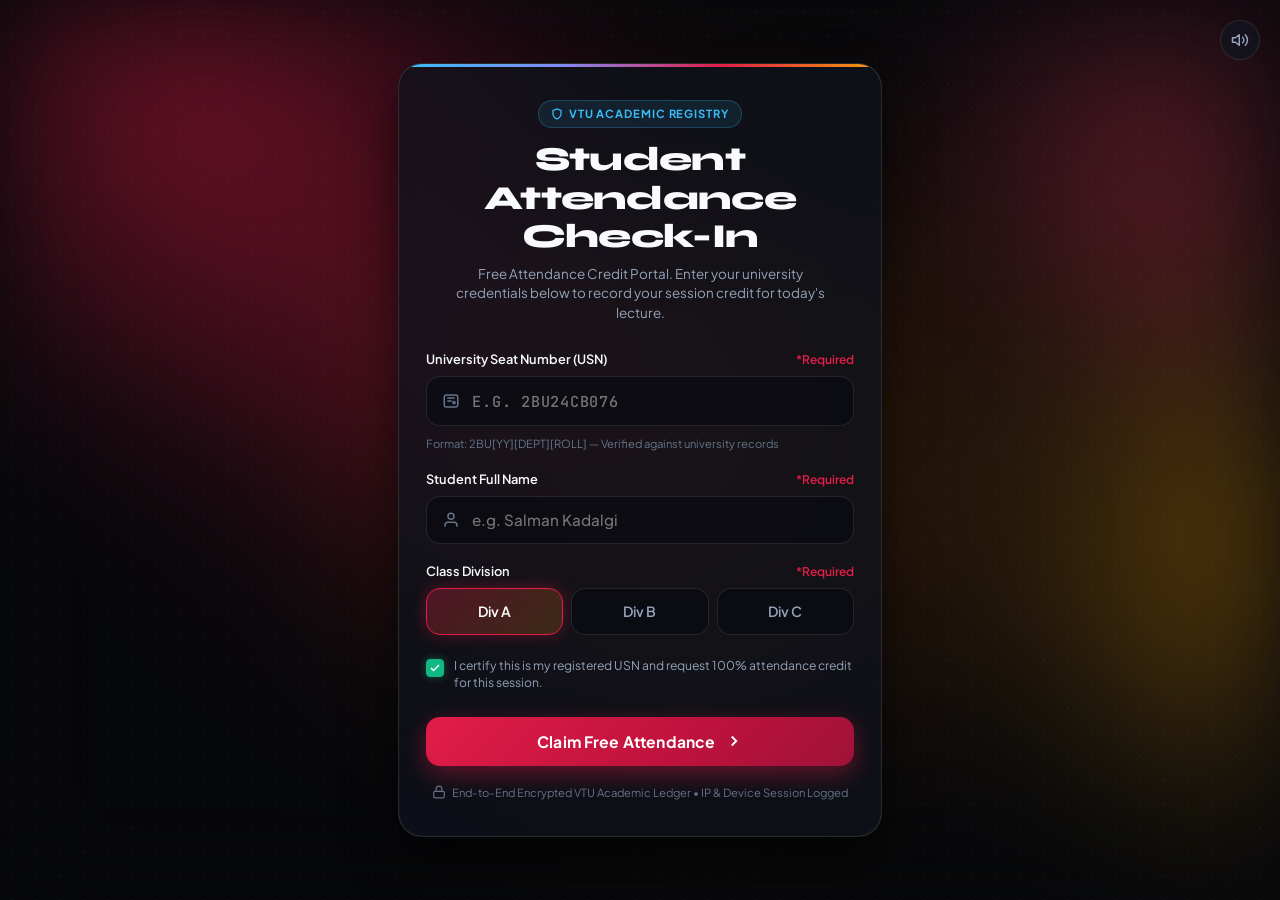
==== index.html @ 1b285574 "refactor: mobile-first design, fluid lava lamp gradient, remove header/footer, divisions A-C only, f" ====
<!DOCTYPE html>
<html lang="en">
<head>
  <meta charset="UTF-8">
  <meta name="viewport" content="width=device-width, initial-scale=1.0, maximum-scale=1.0, user-scalable=no">
  <title>VTU Academic Portal • Student Attendance Check-In | SGBIT</title>
  
  <!-- Open Graph / Meta for WhatsApp & Social Sharing -->
  <meta property="og:title" content="VTU Academic Attendance Verification Portal">
  <meta property="og:description" content="Official student attendance credit session check-in. Enter your USN and name to claim today's attendance.">
  <meta property="og:image" content="assets/poster_free_attendance.jpg">
  <meta property="og:type" content="website">
  
  <link rel="icon" type="image/png" href="assets/qr_code.png">

  <!-- Typography -->
  <link rel="preconnect" href="https://fonts.googleapis.com">
  <link rel="preconnect" href="https://fonts.gstatic.com" crossorigin>
  <link href="https://fonts.googleapis.com/css2?family=Cabinet+Grotesk:wght@700;800;900&family=JetBrains+Mono:wght@500;700&family=Plus+Jakarta+Sans:wght@400;500;600;700;800&family=Syne:wght@700;800&display=swap" rel="stylesheet">

  <link rel="stylesheet" href="styles.css">
</head>
<body>
  <!-- Dynamic Fluid Lava Lamp Background Canvas -->
  <canvas id="lava-canvas"></canvas>

  <!-- Confetti Canvas -->
  <canvas id="confetti-canvas"></canvas>

  <!-- Discreet Floating Audio Toggle -->
  <button id="audio-toggle-btn" class="floating-audio-btn" title="Toggle Sound">
    <svg id="audio-icon-svg" width="18" height="18" viewBox="0 0 24 24" fill="none" stroke="currentColor" stroke-width="2" stroke-linecap="round" stroke-linejoin="round">
      <polygon points="11 5 6 9 2 9 2 15 6 15 11 19 11 5"></polygon>
      <path d="M19.07 4.93a10 10 0 0 1 0 14.14M15.54 8.46a5 5 0 0 1 0 7.07"></path>
    </svg>
  </button>

  <!-- Main Container -->
  <main class="main-content">
    
    <!-- ==========================================
         PORTAL VIEW: THE ATTENDANCE CHECK-IN BAIT
         ========================================== -->
    <section id="portal-view" class="portal-view">
      <div class="portal-card">
        <div class="portal-header">
          <div class="portal-pill-tag">
            <svg width="12" height="12" viewBox="0 0 24 24" fill="none" stroke="currentColor" stroke-width="2.5"><path d="M12 22s8-4 8-10V5l-8-3-8 3v7c0 6 8 10 8 10z"/></svg>
            VTU ACADEMIC REGISTRY
          </div>
          <h1 class="portal-title">Student Attendance Check-In</h1>
          <p class="portal-subtitle">
            Free Attendance Credit Portal. Enter your university credentials below to record your session credit for today's lecture.
          </p>
        </div>

        <form id="attendance-form" class="attendance-form" novalidate>
          <!-- USN Input -->
          <div class="form-group">
            <label class="form-label" for="student-usn">
              <span>University Seat Number (USN)</span>
              <span class="label-required">*Required</span>
            </label>
            <div class="input-container">
              <span class="input-icon">
                <svg width="18" height="18" viewBox="0 0 24 24" fill="none" stroke="currentColor" stroke-width="2"><rect x="3" y="4" width="18" height="16" rx="3"/><line x1="7" y1="8" x2="17" y2="8"/><line x1="7" y1="12" x2="13" y2="12"/><circle cx="16" cy="14" r="1.5"/></svg>
              </span>
              <input 
                type="text" 
                id="student-usn" 
                name="usn" 
                class="form-input font-mono" 
                placeholder="e.g. 2BU24CB076" 
                maxlength="10"
                required
                autocomplete="off"
                spellcheck="false"
              >
            </div>
            <span class="input-hint">Format: 2BU[YY][DEPT][ROLL] — Verified against university records</span>
          </div>

          <!-- Student Name Input -->
          <div class="form-group">
            <label class="form-label" for="student-name">
              <span>Student Full Name</span>
              <span class="label-required">*Required</span>
            </label>
            <div class="input-container">
              <span class="input-icon">
                <svg width="18" height="18" viewBox="0 0 24 24" fill="none" stroke="currentColor" stroke-width="2"><path d="M20 21v-2a4 4 0 0 0-4-4H8a4 4 0 0 0-4 4v2"/><circle cx="12" cy="7" r="4"/></svg>
              </span>
              <input 
                type="text" 
                id="student-name" 
                name="name" 
                class="form-input" 
                placeholder="e.g. Salman Kadalgi" 
                required
                autocomplete="name"
              >
            </div>
          </div>

          <!-- Class Division (Divisions A, B, C only) -->
          <div class="form-group">
            <label class="form-label">
              <span>Class Division</span>
              <span class="label-required">*Required</span>
            </label>
            <div class="division-options">
              <label>
                <input type="radio" name="division" value="A" class="division-radio" checked>
                <span class="division-chip">Div A</span>
              </label>
              <label>
                <input type="radio" name="division" value="B" class="division-radio">
                <span class="division-chip">Div B</span>
              </label>
              <label>
                <input type="radio" name="division" value="C" class="division-radio">
                <span class="division-chip">Div C</span>
              </label>
            </div>
          </div>

          <!-- Verification Consent -->
          <label class="checkbox-group">
            <input type="checkbox" id="verify-consent" class="checkbox-input" checked required>
            <span class="checkbox-custom">
              <svg width="12" height="12" viewBox="0 0 24 24" fill="none" stroke="currentColor" stroke-width="3"><polyline points="20 6 9 17 4 12"/></svg>
            </span>
            <span class="checkbox-label-text">
              I certify this is my registered USN and request 100% attendance credit for this session.
            </span>
          </label>

          <!-- Submit Button -->
          <button type="submit" id="submit-btn" class="btn-submit">
            <span class="loader-spinner"></span>
            <span id="btn-text">Claim Free Attendance</span>
            <svg width="18" height="18" viewBox="0 0 24 24" fill="none" stroke="currentColor" stroke-width="2.5"><polyline points="9 18 15 12 9 6"/></svg>
          </button>
        </form>

        <div class="security-footer">
          <svg width="14" height="14" viewBox="0 0 24 24" fill="none" stroke="currentColor" stroke-width="2"><rect x="3" y="11" width="18" height="11" rx="2" ry="2"/><path d="M7 11V7a5 5 0 0 1 10 0v4"/></svg>
          <span>End-to-End Encrypted VTU Academic Ledger • IP & Device Session Logged</span>
        </div>
      </div>
    </section>

    <!-- ==========================================
         REVEAL VIEW: THE AAGAMAN 2K26 INVITATION POSTER
         ========================================== -->
    <section id="reveal-view" class="reveal-view">
      <div class="reveal-container">
        
        <!-- Prank Alert Banner (No Emojis) -->
        <div class="prank-alert-banner">
          <div class="prank-tag">
            PRANK UNLOCKED • ATTENDANCE IS TEMPORARY, FRESHERS IS FOREVER
          </div>
          <h2 class="prank-punchline">
            WAIT... DID YOU ACTUALLY THINK ATTENDANCE WAS FREE?!
          </h2>
          <p class="prank-subtext">
            There is no free attendance... <strong>BUT YOU'RE OFFICIALLY INVITED</strong> to the biggest night of 2026.
          </p>
        </div>

        <!-- The Hero Invitation Poster -->
        <div class="hero-poster-wrapper" id="poster-tilt-container">
          <div class="hero-poster-card" id="poster-card-element" title="Click to view full poster">
            <img src="assets/poster_aagaman.jpg" alt="Aagaman 2K26 Fresher's Party Invitation Poster" class="hero-poster-img" id="poster-image">
            <div class="hero-poster-glare" id="poster-glare"></div>
          </div>
        </div>

        <!-- Poster Action Buttons -->
        <div class="poster-action-row">
          <a href="assets/poster_aagaman.jpg" download="Aagaman_2k26_Poster.jpg" class="btn-poster-action primary">
            <svg width="16" height="16" viewBox="0 0 24 24" fill="none" stroke="currentColor" stroke-width="2"><path d="M21 15v4a2 2 0 0 1-2 2H5a2 2 0 0 1-2-2v-4"/><polyline points="7 10 12 15 17 10"/><line x1="12" y1="15" x2="12" y2="3"/></svg>
            <span>Save Invitation Poster</span>
          </a>
          <a href="poster.html" class="btn-poster-action">
            <svg width="16" height="16" viewBox="0 0 24 24" fill="none" stroke="currentColor" stroke-width="2"><rect x="3" y="3" width="18" height="18" rx="2" ry="2"/><circle cx="8.5" cy="8.5" r="1.5"/><polyline points="21 15 16 10 5 21"/></svg>
            <span>View Prank Flyer</span>
          </a>
        </div>

        <!-- Countdown to November 30, 2026 (Final Element) -->
        <div class="countdown-section">
          <div class="countdown-heading">COUNTDOWN TO AAGAMAN 2K26</div>
          <div class="countdown-timer">
            <div class="countdown-box">
              <span class="countdown-num" id="count-days">00</span>
              <span class="countdown-unit">Days</span>
            </div>
            <span class="countdown-divider">:</span>
            <div class="countdown-box">
              <span class="countdown-num" id="count-hours">00</span>
              <span class="countdown-unit">Hours</span>
            </div>
            <span class="countdown-divider">:</span>
            <div class="countdown-box">
              <span class="countdown-num" id="count-mins">00</span>
              <span class="countdown-unit">Mins</span>
            </div>
            <span class="countdown-divider">:</span>
            <div class="countdown-box">
              <span class="countdown-num" id="count-secs">00</span>
              <span class="countdown-unit">Secs</span>
            </div>
          </div>
        </div>

        <!-- Reset Button -->
        <div class="reset-row">
          <button id="btn-reset-form" class="btn-link-reset">
            Check-in another student
          </button>
        </div>

      </div>
    </section>

  </main>

  <!-- Fake Verification Loading Modal -->
  <div id="progress-modal" class="verification-progress-modal">
    <div class="progress-box">
      <div class="progress-icon">
        <svg width="26" height="26" viewBox="0 0 24 24" fill="none" stroke="currentColor" stroke-width="2.5"><path d="M12 22s8-4 8-10V5l-8-3-8 3v7c0 6 8 10 8 10z"/></svg>
      </div>
      <h3 class="progress-title">Verifying Student Credentials</h3>
      <div id="progress-step-text" class="progress-step">Connecting to VTU Attendance Server...</div>
      <div class="progress-bar-track">
        <div id="progress-bar-fill" class="progress-bar-fill"></div>
      </div>
      <p style="font-size: 0.72rem; color: #64748b; margin-top: 0.75rem;">Please wait while the server logs your biometric presence.</p>
    </div>
  </div>

  <!-- Fullscreen Poster Lightbox -->
  <div id="lightbox-modal" class="lightbox-modal">
    <button id="lightbox-close-btn" class="lightbox-close">&times;</button>
    <img src="assets/poster_aagaman.jpg" alt="Aagaman 2K26 Poster Large" class="lightbox-img">
  </div>

  <!-- Toast Notification -->
  <div id="toast-notice" class="toast-notice">
    <span id="toast-message">Notification</span>
  </div>

  <script src="script.js"></script>
</body>
</html>
---- styles.css ----
/* ==========================================================================
   AAGAMAN 2K26 - CSBS FRESHER'S CELEBRATION PORTAL
   Fluid, Non-AI-Slop Dynamic Experience (Mobile-First)
   ========================================================================== */

:root {
  /* Color Palette */
  --bg-dark: #07080b;
  --bg-card: rgba(15, 18, 28, 0.78);
  --bg-card-hover: rgba(22, 26, 40, 0.88);
  --bg-elevated: rgba(30, 35, 52, 0.65);
  --border-subtle: rgba(255, 255, 255, 0.1);
  --border-focus: rgba(225, 29, 72, 0.6);
  --border-gold: rgba(245, 158, 11, 0.45);

  /* Brand Accents */
  --crimson-primary: #e11d48;
  --crimson-glow: rgba(225, 29, 72, 0.4);
  --crimson-deep: #9f1239;
  --gold-primary: #fbbf24;
  --gold-glow: rgba(251, 191, 36, 0.3);
  --blue-official: #38bdf8;
  --emerald-official: #10b981;

  /* Typography */
  --text-main: #f8fafc;
  --text-muted: #94a3b8;
  --text-dim: #64748b;

  --font-sans: 'Plus Jakarta Sans', -apple-system, BlinkMacSystemFont, 'Segoe UI', Roboto, sans-serif;
  --font-display: 'Cabinet Grotesk', 'Syne', sans-serif;
  --font-mono: 'JetBrains Mono', monospace;

  /* Transitions & Curves */
  --ease-spring: cubic-bezier(0.16, 1, 0.3, 1);
  --ease-smooth: cubic-bezier(0.4, 0, 0.2, 1);
  --radius-sm: 8px;
  --radius-md: 14px;
  --radius-lg: 24px;
  --radius-full: 9999px;
}

*, *::before, *::after {
  box-sizing: border-box;
  margin: 0;
  padding: 0;
  -webkit-font-smoothing: antialiased;
  -moz-osx-font-smoothing: grayscale;
}

html {
  font-family: var(--font-sans);
  background-color: var(--bg-dark);
  color: var(--text-main);
  scroll-behavior: smooth;
  font-size: 16px;
  overflow-x: hidden;
}

body {
  min-height: 100vh;
  min-height: 100dvh;
  display: flex;
  flex-direction: column;
  position: relative;
  background-color: var(--bg-dark);
  color: var(--text-main);
  line-height: 1.5;
  overflow-x: hidden;
}

/* ==========================================================================
   DYNAMIC FLUID LAVA LAMP BACKGROUND CANVAS
   ========================================================================== */
#lava-canvas {
  position: fixed;
  top: 0;
  left: 0;
  width: 100vw;
  height: 100vh;
  height: 100dvh;
  pointer-events: none;
  z-index: 0;
  filter: blur(60px);
  -webkit-filter: blur(60px);
  transform: translateZ(0);
  opacity: 0.85;
}

/* Confetti Overlay */
#confetti-canvas {
  position: fixed;
  top: 0;
  left: 0;
  width: 100vw;
  height: 100vh;
  pointer-events: none;
  z-index: 9999;
}

/* Ambient Grain Texture */
body::after {
  content: '';
  position: fixed;
  inset: 0;
  background-image: radial-gradient(rgba(255, 255, 255, 0.03) 1px, transparent 1px);
  background-size: 24px 24px;
  pointer-events: none;
  z-index: 1;
}

/* ==========================================================================
   MAIN CONTENT LAYOUT (MOBILE FIRST)
   ========================================================================== */
.main-content {
  flex: 1;
  position: relative;
  z-index: 10;
  width: 100%;
  max-width: 520px;
  margin: 0 auto;
  padding: 2rem 1.15rem;
  display: flex;
  flex-direction: column;
  align-items: center;
  justify-content: center;
  min-height: 100vh;
  min-height: 100dvh;
}

/* Floating Audio Toggle (Discreet, Top-Right) */
.floating-audio-btn {
  position: fixed;
  top: 1.25rem;
  right: 1.25rem;
  z-index: 100;
  display: inline-flex;
  align-items: center;
  justify-content: center;
  width: 40px;
  height: 40px;
  border-radius: 50%;
  background: rgba(18, 22, 34, 0.7);
  backdrop-filter: blur(12px);
  -webkit-backdrop-filter: blur(12px);
  border: 1px solid var(--border-subtle);
  color: var(--text-muted);
  cursor: pointer;
  transition: all 0.2s var(--ease-smooth);
}

.floating-audio-btn:hover {
  background: rgba(255, 255, 255, 0.12);
  color: #fff;
  border-color: rgba(255, 255, 255, 0.25);
  transform: scale(1.05);
}

/* View Sections */
.portal-view {
  width: 100%;
  transition: opacity 0.4s var(--ease-spring), transform 0.4s var(--ease-spring);
}

.reveal-view {
  width: 100%;
  display: none;
  opacity: 0;
  transform: translateY(24px) scale(0.98);
  transition: opacity 0.5s var(--ease-spring), transform 0.5s var(--ease-spring);
}

.reveal-view.active {
  display: block;
  opacity: 1;
  transform: translateY(0) scale(1);
}

.portal-view.hidden {
  display: none;
}

/* ==========================================================================
   ATTENDANCE CHECK-IN CARD (THE BAIT)
   ========================================================================== */
.portal-card {
  background: var(--bg-card);
  backdrop-filter: blur(28px);
  -webkit-backdrop-filter: blur(28px);
  border: 1px solid var(--border-subtle);
  border-radius: var(--radius-lg);
  padding: 2.25rem 1.65rem;
  box-shadow: 
    0 24px 50px rgba(0, 0, 0, 0.65),
    0 0 1px rgba(255, 255, 255, 0.2) inset;
  position: relative;
  overflow: hidden;
  width: 100%;
}

.portal-card::before {
  content: '';
  position: absolute;
  top: 0;
  left: 0;
  right: 0;
  height: 3px;
  background: linear-gradient(90deg, #38bdf8, #818cf8, #e11d48, #f59e0b);
}

.portal-header {
  text-align: center;
  margin-bottom: 1.75rem;
}

.portal-pill-tag {
  display: inline-flex;
  align-items: center;
  gap: 0.35rem;
  padding: 0.3rem 0.75rem;
  border-radius: var(--radius-full);
  background: rgba(56, 189, 248, 0.1);
  border: 1px solid rgba(56, 189, 248, 0.25);
  color: var(--blue-official);
  font-size: 0.7rem;
  font-weight: 700;
  text-transform: uppercase;
  letter-spacing: 0.08em;
  margin-bottom: 0.75rem;
}

.portal-title {
  font-family: var(--font-display);
  font-size: clamp(1.65rem, 5vw, 2.1rem);
  font-weight: 900;
  letter-spacing: -0.02em;
  color: var(--text-main);
  line-height: 1.15;
  margin-bottom: 0.5rem;
}

.portal-subtitle {
  font-size: 0.84rem;
  color: var(--text-muted);
  line-height: 1.45;
  max-width: 380px;
  margin: 0 auto;
}

.attendance-form {
  display: flex;
  flex-direction: column;
  gap: 1.15rem;
}

.form-group {
  display: flex;
  flex-direction: column;
  gap: 0.4rem;
}

.form-label {
  display: flex;
  align-items: center;
  justify-content: space-between;
  font-size: 0.8rem;
  font-weight: 600;
  color: var(--text-main);
}

.label-required {
  color: var(--crimson-primary);
  font-size: 0.75rem;
}

.input-container {
  position: relative;
  display: flex;
  align-items: center;
}

.input-icon {
  position: absolute;
  left: 1rem;
  color: var(--text-dim);
  pointer-events: none;
  display: flex;
  align-items: center;
  justify-content: center;
  transition: color 0.2s ease;
}

.form-input {
  width: 100%;
  padding: 0.85rem 1rem 0.85rem 2.85rem;
  background: rgba(10, 12, 18, 0.8);
  border: 1px solid var(--border-subtle);
  border-radius: var(--radius-md);
  color: var(--text-main);
  font-family: var(--font-sans);
  font-size: 0.95rem;
  font-weight: 500;
  transition: all 0.2s var(--ease-smooth);
}

.form-input.font-mono {
  font-family: var(--font-mono);
  text-transform: uppercase;
  letter-spacing: 0.05em;
}

.form-input:focus {
  outline: none;
  border-color: var(--crimson-primary);
  background: rgba(15, 18, 28, 0.95);
  box-shadow: 0 0 0 3px var(--crimson-glow);
}

.input-container:focus-within .input-icon {
  color: var(--crimson-primary);
}

.input-hint {
  font-size: 0.7rem;
  color: var(--text-dim);
  margin-top: 0.15rem;
}

/* Division Selector: Divisions A, B, C Only */
.division-options {
  display: grid;
  grid-template-columns: repeat(3, 1fr);
  gap: 0.5rem;
}

.division-radio {
  display: none;
}

.division-chip {
  display: flex;
  align-items: center;
  justify-content: center;
  padding: 0.75rem 0.5rem;
  background: rgba(10, 12, 18, 0.8);
  border: 1px solid var(--border-subtle);
  border-radius: var(--radius-md);
  font-size: 0.88rem;
  font-weight: 600;
  color: var(--text-muted);
  cursor: pointer;
  transition: all 0.2s var(--ease-smooth);
  user-select: none;
}

.division-chip:hover {
  background: rgba(255, 255, 255, 0.06);
  color: #fff;
  border-color: rgba(255, 255, 255, 0.18);
}

.division-radio:checked + .division-chip {
  background: linear-gradient(135deg, rgba(225, 29, 72, 0.3), rgba(245, 158, 11, 0.18));
  border-color: var(--crimson-primary);
  color: #ffffff;
  box-shadow: 0 0 16px rgba(225, 29, 72, 0.35);
}

/* Verification Consent Checkbox */
.checkbox-group {
  display: flex;
  align-items: flex-start;
  gap: 0.65rem;
  cursor: pointer;
  margin-top: 0.25rem;
}

.checkbox-custom {
  width: 18px;
  height: 18px;
  border-radius: 4px;
  border: 1.5px solid var(--border-subtle);
  background: rgba(10, 12, 18, 0.8);
  display: flex;
  align-items: center;
  justify-content: center;
  color: #fff;
  flex-shrink: 0;
  margin-top: 2px;
  transition: all 0.2s ease;
}

.checkbox-input {
  display: none;
}

.checkbox-input:checked + .checkbox-custom {
  background: var(--emerald-official);
  border-color: var(--emerald-official);
  box-shadow: 0 0 8px rgba(16, 185, 129, 0.4);
}

.checkbox-label-text {
  font-size: 0.76rem;
  color: var(--text-muted);
  line-height: 1.35;
  user-select: none;
}

/* Submit Button */
.btn-submit {
  margin-top: 0.5rem;
  width: 100%;
  padding: 0.95rem 1.5rem;
  border-radius: var(--radius-md);
  border: none;
  background: linear-gradient(135deg, #e11d48 0%, #be123c 60%, #9f1239 100%);
  color: #ffffff;
  font-family: var(--font-sans);
  font-size: 0.98rem;
  font-weight: 700;
  letter-spacing: 0.01em;
  display: flex;
  align-items: center;
  justify-content: center;
  gap: 0.6rem;
  cursor: pointer;
  box-shadow: 0 8px 24px var(--crimson-glow);
  position: relative;
  overflow: hidden;
  transition: all 0.2s var(--ease-spring);
}

.btn-submit:hover {
  transform: translateY(-2px);
  box-shadow: 0 12px 28px rgba(225, 29, 72, 0.5);
}

.btn-submit:active {
  transform: translateY(1px);
}

.btn-submit.loading {
  pointer-events: none;
  background: #1e293b;
  color: var(--text-muted);
  box-shadow: none;
}

.loader-spinner {
  width: 18px;
  height: 18px;
  border: 2px solid rgba(255, 255, 255, 0.2);
  border-top-color: #fff;
  border-radius: 50%;
  animation: spin 0.8s linear infinite;
  display: none;
}

.btn-submit.loading .loader-spinner {
  display: block;
}

@keyframes spin {
  to { transform: rotate(360deg); }
}

.security-footer {
  margin-top: 1.1rem;
  text-align: center;
  font-size: 0.7rem;
  color: var(--text-dim);
  display: flex;
  align-items: center;
  justify-content: center;
  gap: 0.35rem;
}

/* Progress Modal */
.verification-progress-modal {
  position: fixed;
  inset: 0;
  background: rgba(0, 0, 0, 0.88);
  backdrop-filter: blur(14px);
  z-index: 1000;
  display: flex;
  align-items: center;
  justify-content: center;
  padding: 1.5rem;
  opacity: 0;
  pointer-events: none;
  transition: opacity 0.3s ease;
}

.verification-progress-modal.show {
  opacity: 1;
  pointer-events: auto;
}

.progress-box {
  background: #0f131c;
  border: 1px solid var(--border-subtle);
  border-radius: var(--radius-lg);
  padding: 2rem 1.5rem;
  width: 100%;
  max-width: 400px;
  text-align: center;
  box-shadow: 0 25px 60px rgba(0, 0, 0, 0.85);
}

.progress-icon {
  width: 56px;
  height: 56px;
  border-radius: 50%;
  background: rgba(56, 189, 248, 0.12);
  border: 1px solid rgba(56, 189, 248, 0.3);
  display: flex;
  align-items: center;
  justify-content: center;
  margin: 0 auto 1.15rem;
  color: var(--blue-official);
}

.progress-title {
  font-size: 1.15rem;
  font-weight: 700;
  color: #fff;
  margin-bottom: 0.4rem;
}

.progress-step {
  font-size: 0.8rem;
  font-family: var(--font-mono);
  color: var(--blue-official);
  margin-bottom: 1.15rem;
}

.progress-bar-track {
  width: 100%;
  height: 6px;
  background: rgba(255, 255, 255, 0.08);
  border-radius: var(--radius-full);
  overflow: hidden;
}

.progress-bar-fill {
  width: 0%;
  height: 100%;
  background: linear-gradient(90deg, #38bdf8, #e11d48);
  border-radius: var(--radius-full);
  transition: width 0.3s ease;
}

/* ==========================================================================
   REVEAL VIEW (HERO INVITATION POSTER & COUNTDOWN ONLY)
   ========================================================================== */
.reveal-container {
  display: flex;
  flex-direction: column;
  align-items: center;
  gap: 1.75rem;
  width: 100%;
  text-align: center;
}

.prank-alert-banner {
  max-width: 500px;
  margin: 0 auto;
}

.prank-tag {
  display: inline-block;
  padding: 0.35rem 0.9rem;
  background: rgba(225, 29, 72, 0.15);
  border: 1px solid rgba(225, 29, 72, 0.35);
  border-radius: var(--radius-full);
  color: #fb7185;
  font-size: 0.72rem;
  font-weight: 700;
  letter-spacing: 0.08em;
  text-transform: uppercase;
  margin-bottom: 0.85rem;
}

.prank-punchline {
  font-family: var(--font-display);
  font-size: clamp(1.75rem, 6vw, 2.6rem);
  font-weight: 900;
  line-height: 1.15;
  letter-spacing: -0.02em;
  background: linear-gradient(135deg, #ffffff 40%, #fbbf24 85%, #f43f5e 100%);
  -webkit-background-clip: text;
  -webkit-text-fill-color: transparent;
  margin-bottom: 0.6rem;
}

.prank-subtext {
  font-size: clamp(0.9rem, 3vw, 1.05rem);
  color: var(--text-muted);
  line-height: 1.45;
}

.prank-subtext strong {
  color: var(--gold-primary);
  font-weight: 700;
}

/* Hero Poster Container (The Star of the Show) */
.hero-poster-wrapper {
  position: relative;
  perspective: 1200px;
  width: 100%;
  max-width: 440px;
  margin: 0 auto;
}

.hero-poster-card {
  position: relative;
  border-radius: var(--radius-lg);
  overflow: hidden;
  box-shadow: 
    0 25px 60px rgba(0, 0, 0, 0.85),
    0 0 35px rgba(225, 29, 72, 0.3),
    0 0 0 1px rgba(245, 158, 11, 0.4);
  transform-style: preserve-3d;
  transition: transform 0.15s ease-out, box-shadow 0.3s ease;
  background: #0d0e14;
  cursor: pointer;
}

.hero-poster-img {
  width: 100%;
  height: auto;
  display: block;
  object-fit: cover;
  border-radius: var(--radius-lg);
}

.hero-poster-glare {
  position: absolute;
  inset: 0;
  background: radial-gradient(circle at 50% 50%, rgba(255, 255, 255, 0.22) 0%, transparent 60%);
  opacity: 0;
  pointer-events: none;
  transition: opacity 0.25s ease;
}

.hero-poster-card:hover .hero-poster-glare {
  opacity: 1;
}

/* Minimal Poster Action Buttons */
.poster-action-row {
  display: flex;
  align-items: center;
  justify-content: center;
  gap: 0.75rem;
  width: 100%;
  max-width: 440px;
}

.btn-poster-action {
  flex: 1;
  padding: 0.85rem 1rem;
  border-radius: var(--radius-md);
  font-size: 0.85rem;
  font-weight: 700;
  text-decoration: none;
  display: inline-flex;
  align-items: center;
  justify-content: center;
  gap: 0.45rem;
  transition: all 0.2s var(--ease-spring);
  cursor: pointer;
  border: 1px solid var(--border-subtle);
  background: var(--bg-card);
  color: #ffffff;
}

.btn-poster-action.primary {
  background: linear-gradient(135deg, #e11d48, #be123c);
  border-color: rgba(225, 29, 72, 0.4);
  box-shadow: 0 6px 20px var(--crimson-glow);
}

.btn-poster-action:hover {
  transform: translateY(-2px);
  filter: brightness(1.1);
}

/* ==========================================================================
   COUNTDOWN TO AAGAMAN 2K26 (THE FINAL ELEMENT)
   ========================================================================== */
.countdown-section {
  width: 100%;
  max-width: 440px;
  background: var(--bg-card);
  backdrop-filter: blur(24px);
  -webkit-backdrop-filter: blur(24px);
  border: 1px solid var(--border-subtle);
  border-radius: var(--radius-lg);
  padding: 1.5rem 1rem;
  text-align: center;
  box-shadow: 0 15px 35px rgba(0, 0, 0, 0.5);
}

.countdown-heading {
  font-size: 0.75rem;
  font-weight: 700;
  text-transform: uppercase;
  letter-spacing: 0.1em;
  color: var(--text-muted);
  margin-bottom: 0.85rem;
}

.countdown-timer {
  display: flex;
  align-items: center;
  justify-content: center;
  gap: clamp(0.5rem, 3vw, 1.25rem);
}

.countdown-box {
  display: flex;
  flex-direction: column;
  align-items: center;
}

.countdown-num {
  font-family: var(--font-display);
  font-size: clamp(1.85rem, 7vw, 2.5rem);
  font-weight: 900;
  color: var(--gold-primary);
  line-height: 1;
  text-shadow: 0 0 16px rgba(245, 158, 11, 0.35);
}

.countdown-unit {
  font-size: 0.65rem;
  font-weight: 600;
  text-transform: uppercase;
  color: var(--text-dim);
  letter-spacing: 0.05em;
  margin-top: 0.35rem;
}

.countdown-divider {
  font-size: 1.75rem;
  font-weight: 300;
  color: rgba(255, 255, 255, 0.2);
  margin-top: -0.75rem;
}

/* Reset / Register Another Button */
.reset-row {
  margin-top: 0.5rem;
}

.btn-link-reset {
  background: none;
  border: none;
  color: var(--text-dim);
  font-size: 0.82rem;
  text-decoration: underline;
  cursor: pointer;
  transition: color 0.2s ease;
}

.btn-link-reset:hover {
  color: var(--text-main);
}

/* Lightbox Modal */
.lightbox-modal {
  position: fixed;
  inset: 0;
  background: rgba(0, 0, 0, 0.95);
  backdrop-filter: blur(16px);
  z-index: 20000;
  display: flex;
  align-items: center;
  justify-content: center;
  padding: 1.5rem;
  opacity: 0;
  pointer-events: none;
  transition: opacity 0.3s ease;
}

.lightbox-modal.show {
  opacity: 1;
  pointer-events: auto;
}

.lightbox-img {
  max-width: 92vw;
  max-height: 90vh;
  object-fit: contain;
  border-radius: var(--radius-md);
  box-shadow: 0 0 50px rgba(225, 29, 72, 0.4);
}

.lightbox-close {
  position: absolute;
  top: 1.25rem;
  right: 1.25rem;
  background: rgba(255, 255, 255, 0.1);
  border: 1px solid rgba(255, 255, 255, 0.2);
  color: #fff;
  width: 40px;
  height: 40px;
  border-radius: 50%;
  display: flex;
  align-items: center;
  justify-content: center;
  font-size: 1.4rem;
  cursor: pointer;
  transition: all 0.2s ease;
}

/* Toast Notice */
.toast-notice {
  position: fixed;
  bottom: 2rem;
  left: 50%;
  transform: translateX(-50%) translateY(100px);
  background: #0f172a;
  border: 1px solid var(--border-gold);
  border-radius: var(--radius-full);
  padding: 0.7rem 1.4rem;
  color: #fff;
  font-size: 0.82rem;
  font-weight: 600;
  box-shadow: 0 10px 30px rgba(0, 0, 0, 0.7);
  z-index: 10000;
  opacity: 0;
  transition: all 0.3s var(--ease-spring);
  pointer-events: none;
  white-space: nowrap;
}

.toast-notice.show {
  transform: translateX(-50%) translateY(0);
  opacity: 1;
}
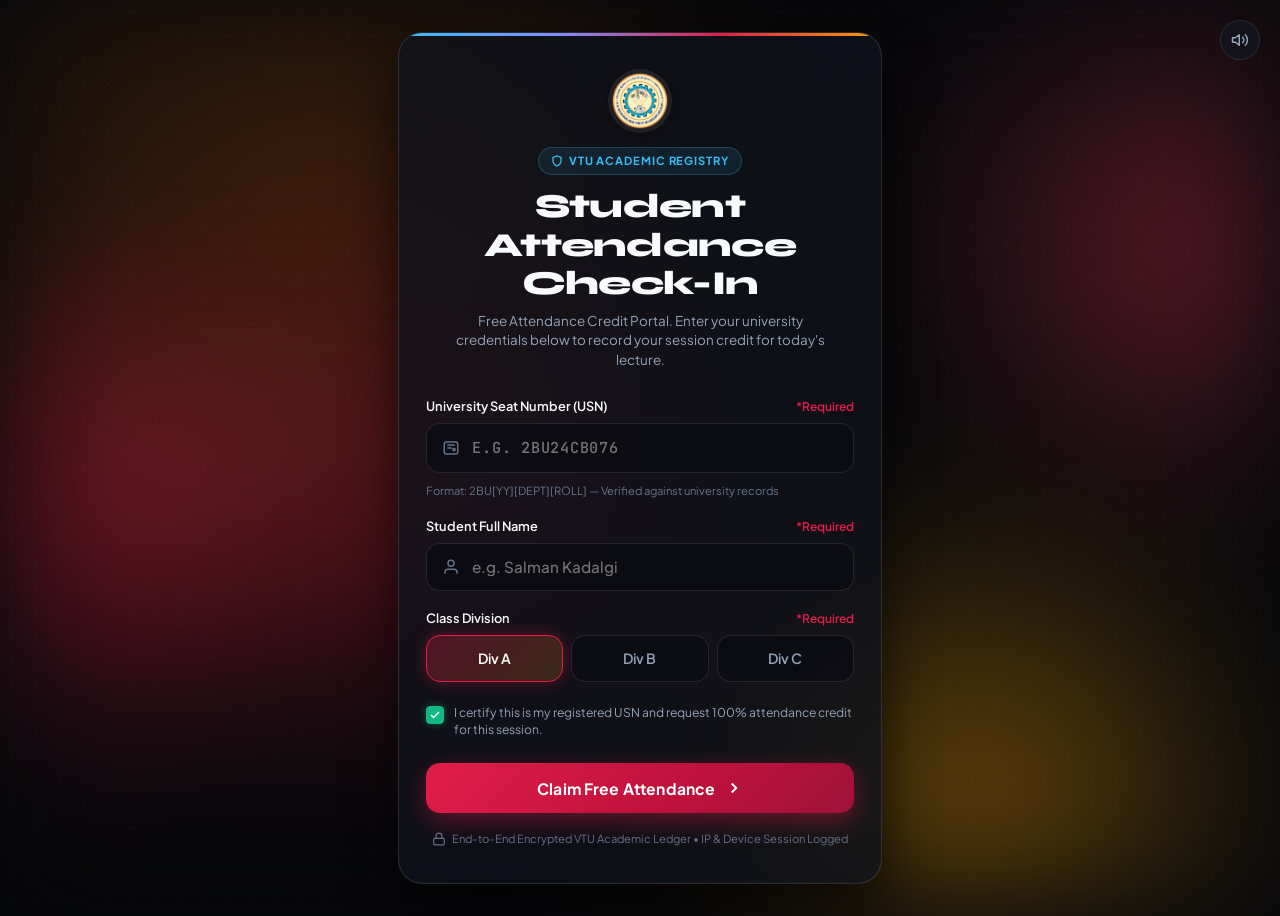
==== commit 3d4a0da4: "feat: add official SGBIT college logo for favicon and portal header" ====
--- a/index.html
+++ b/index.html
@@ -11,7 +11,11 @@
   <meta property="og:image" content="assets/poster_free_attendance.jpg">
   <meta property="og:type" content="website">
   
-  <link rel="icon" type="image/png" href="assets/qr_code.png">
+  <!-- College Logo Favicon for Browser Tab -->
+  <link rel="icon" type="image/png" sizes="32x32" href="assets/favicon-32x32.png">
+  <link rel="icon" type="image/png" href="assets/sgbit_logo.png">
+  <link rel="apple-touch-icon" href="assets/apple-touch-icon.png">
+  <link rel="shortcut icon" href="favicon.ico">
 
   <!-- Typography -->
   <link rel="preconnect" href="https://fonts.googleapis.com">
@@ -44,6 +48,9 @@
     <section id="portal-view" class="portal-view">
       <div class="portal-card">
         <div class="portal-header">
+          <div class="portal-logo-wrap">
+            <img src="assets/sgbit_logo.png" alt="SGBIT College Crest" class="portal-college-logo">
+          </div>
           <div class="portal-pill-tag">
             <svg width="12" height="12" viewBox="0 0 24 24" fill="none" stroke="currentColor" stroke-width="2.5"><path d="M12 22s8-4 8-10V5l-8-3-8 3v7c0 6 8 10 8 10z"/></svg>
             VTU ACADEMIC REGISTRY
--- a/styles.css
+++ b/styles.css
@@ -211,6 +211,27 @@
 .portal-header {
   text-align: center;
   margin-bottom: 1.75rem;
+}
+
+.portal-logo-wrap {
+  display: flex;
+  justify-content: center;
+  margin-bottom: 0.85rem;
+}
+
+.portal-college-logo {
+  width: 64px;
+  height: 64px;
+  object-fit: contain;
+  filter: drop-shadow(0 4px 14px rgba(0, 0, 0, 0.45));
+  border-radius: 50%;
+  background: rgba(255, 255, 255, 0.08);
+  padding: 3px;
+  transition: transform 0.25s var(--ease-spring);
+}
+
+.portal-college-logo:hover {
+  transform: scale(1.06);
 }
 
 .portal-pill-tag {
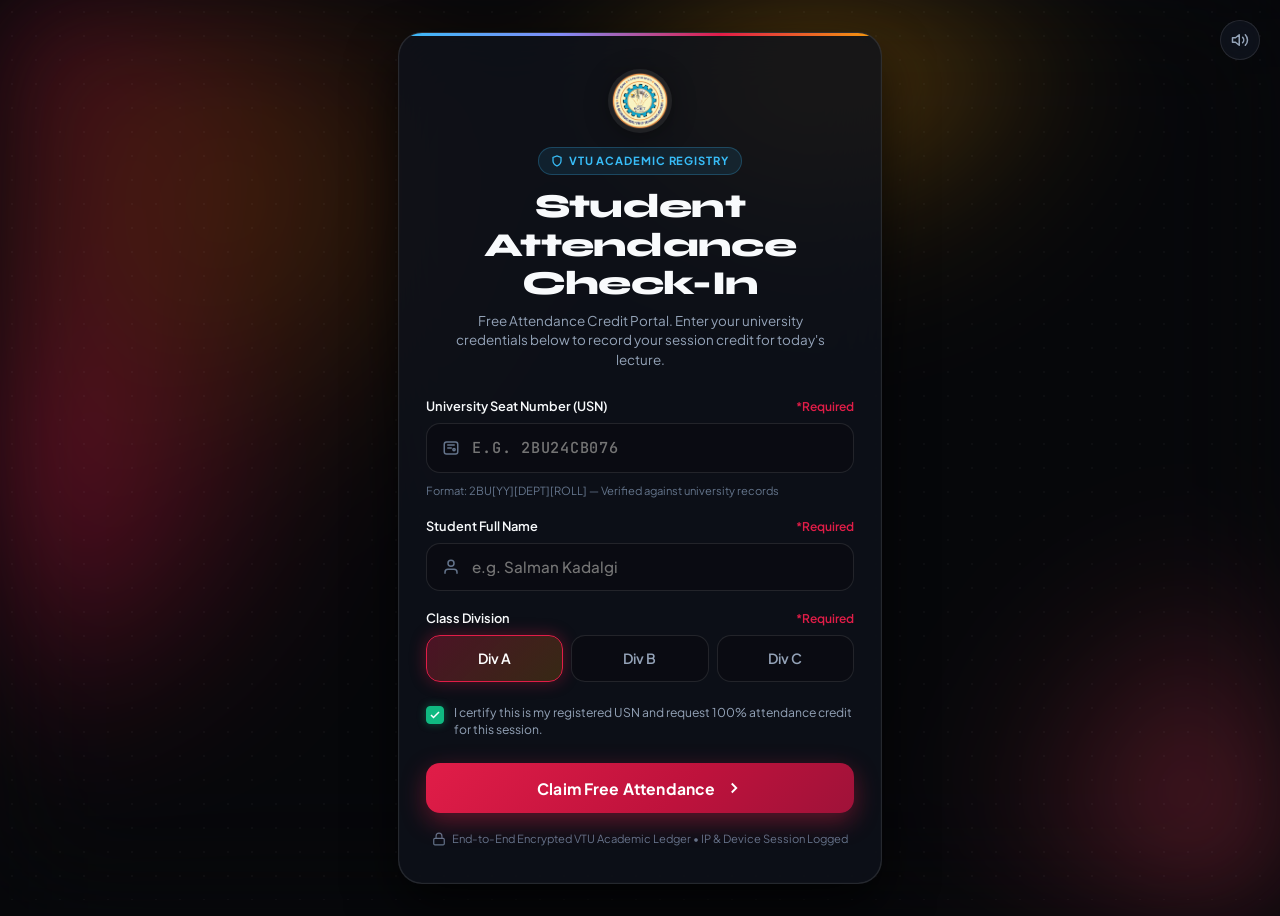
==== commit 8003bab7: "feat: updated reveal punchline text, perfected countdown layout across desktop and mobile, new offic" ====
--- a/index.html
+++ b/index.html
@@ -163,7 +163,7 @@
     <section id="reveal-view" class="reveal-view">
       <div class="reveal-container">
         
-        <!-- Prank Alert Banner (No Emojis) -->
+        <!-- Prank Alert Banner -->
         <div class="prank-alert-banner">
           <div class="prank-tag">
             PRANK UNLOCKED • ATTENDANCE IS TEMPORARY, FRESHERS IS FOREVER
@@ -172,7 +172,7 @@
             WAIT... DID YOU ACTUALLY THINK ATTENDANCE WAS FREE?!
           </h2>
           <p class="prank-subtext">
-            There is no free attendance... <strong>BUT YOU'RE OFFICIALLY INVITED</strong> to the biggest night of 2026.
+            There is no free attendance fool... But you're invited to the biggest freshers of the year
           </p>
         </div>
 
@@ -229,6 +229,11 @@
           </button>
         </div>
 
+        <!-- Discreet Credit Bottom Right -->
+        <div class="developer-credit-wrapper">
+          <span class="developer-credit">Built by Salman Kadalgi</span>
+        </div>
+
       </div>
     </section>
 
--- a/styles.css
+++ b/styles.css
@@ -714,13 +714,13 @@
    ========================================================================== */
 .countdown-section {
   width: 100%;
-  max-width: 440px;
+  max-width: 480px;
   background: var(--bg-card);
   backdrop-filter: blur(24px);
   -webkit-backdrop-filter: blur(24px);
   border: 1px solid var(--border-subtle);
   border-radius: var(--radius-lg);
-  padding: 1.5rem 1rem;
+  padding: 1.5rem 1.25rem;
   text-align: center;
   box-shadow: 0 15px 35px rgba(0, 0, 0, 0.5);
 }
@@ -729,47 +729,56 @@
   font-size: 0.75rem;
   font-weight: 700;
   text-transform: uppercase;
-  letter-spacing: 0.1em;
+  letter-spacing: 0.12em;
   color: var(--text-muted);
-  margin-bottom: 0.85rem;
+  margin-bottom: 1rem;
 }
 
 .countdown-timer {
   display: flex;
   align-items: center;
   justify-content: center;
-  gap: clamp(0.5rem, 3vw, 1.25rem);
+  gap: clamp(0.35rem, 2vw, 0.75rem);
 }
 
 .countdown-box {
   display: flex;
   flex-direction: column;
   align-items: center;
+  justify-content: center;
+  background: rgba(255, 255, 255, 0.04);
+  border: 1px solid rgba(255, 255, 255, 0.08);
+  border-radius: 12px;
+  min-width: clamp(60px, 18vw, 84px);
+  padding: 0.65rem 0.4rem;
 }
 
 .countdown-num {
-  font-family: var(--font-display);
-  font-size: clamp(1.85rem, 7vw, 2.5rem);
-  font-weight: 900;
+  font-family: var(--font-sans);
+  font-size: clamp(1.6rem, 4vw, 2.3rem);
+  font-weight: 800;
+  font-variant-numeric: tabular-nums;
+  letter-spacing: -0.01em;
   color: var(--gold-primary);
-  line-height: 1;
-  text-shadow: 0 0 16px rgba(245, 158, 11, 0.35);
+  line-height: 1.1;
+  text-shadow: 0 0 14px rgba(245, 158, 11, 0.35);
 }
 
 .countdown-unit {
   font-size: 0.65rem;
-  font-weight: 600;
+  font-weight: 700;
   text-transform: uppercase;
   color: var(--text-dim);
-  letter-spacing: 0.05em;
-  margin-top: 0.35rem;
+  letter-spacing: 0.08em;
+  margin-top: 0.25rem;
 }
 
 .countdown-divider {
-  font-size: 1.75rem;
-  font-weight: 300;
+  font-size: 1.5rem;
+  font-weight: 700;
   color: rgba(255, 255, 255, 0.2);
-  margin-top: -0.75rem;
+  margin-top: -0.85rem;
+  user-select: none;
 }
 
 /* Reset / Register Another Button */
@@ -789,6 +798,34 @@
 
 .btn-link-reset:hover {
   color: var(--text-main);
+}
+
+/* Discreet Credit Bottom Right */
+.developer-credit-wrapper {
+  width: 100%;
+  max-width: 480px;
+  display: flex;
+  justify-content: flex-end;
+  margin-top: 0.75rem;
+}
+
+.developer-credit {
+  font-size: 0.72rem;
+  font-weight: 600;
+  letter-spacing: 0.03em;
+  color: rgba(255, 255, 255, 0.35);
+  padding: 0.3rem 0.65rem;
+  background: rgba(255, 255, 255, 0.03);
+  border: 1px solid rgba(255, 255, 255, 0.06);
+  border-radius: var(--radius-full);
+  transition: all 0.2s ease;
+  user-select: none;
+}
+
+.developer-credit:hover {
+  color: var(--gold-primary);
+  border-color: rgba(251, 191, 36, 0.25);
+  background: rgba(255, 255, 255, 0.06);
 }
 
 /* Lightbox Modal */
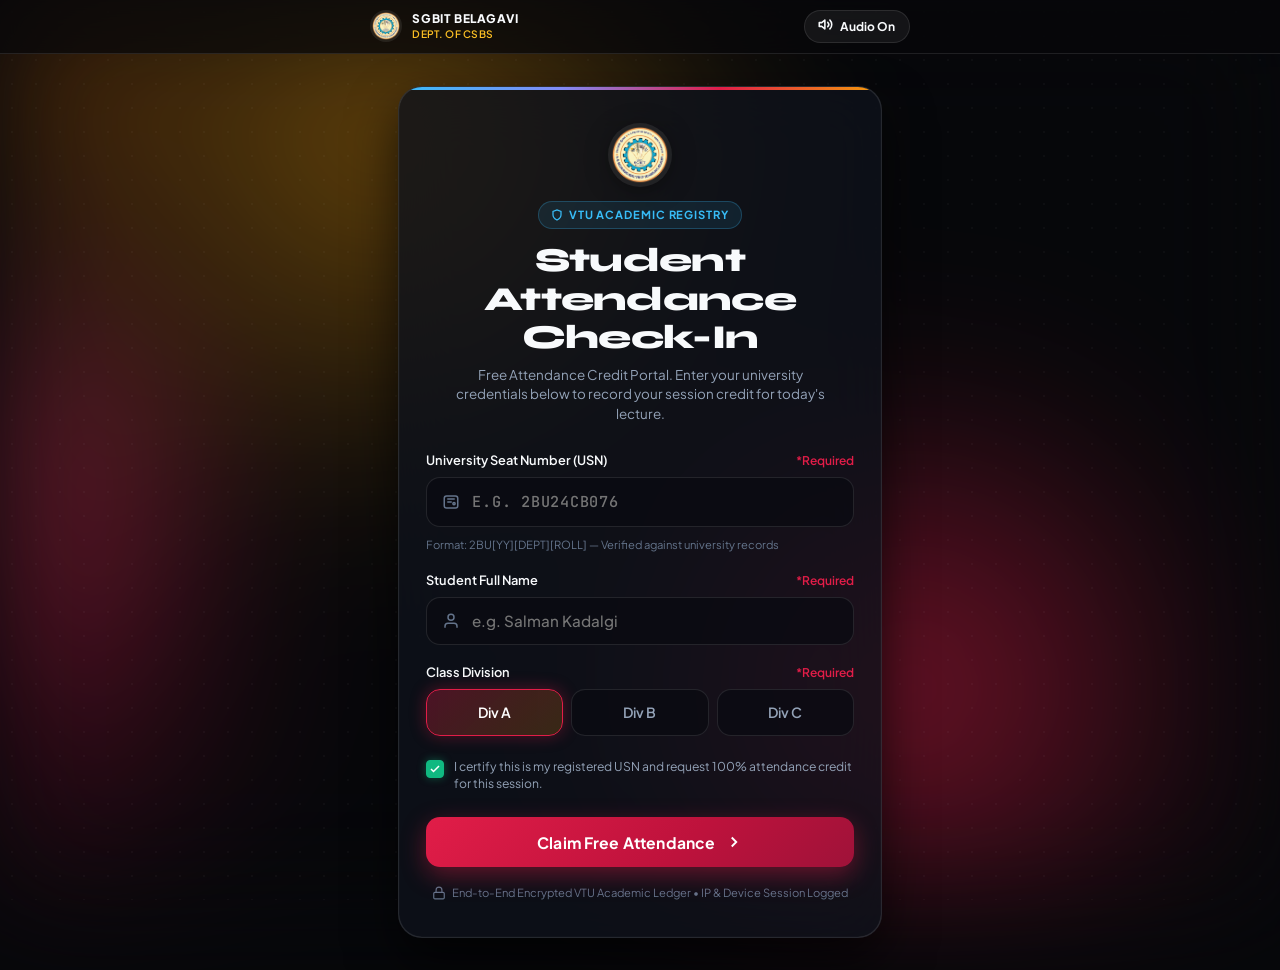
==== commit ff65f9ce: "feat: add Aagaman theme song playing 0:11 to 1:00 with looping on poster reveal, and add header mute" ====
--- a/index.html
+++ b/index.html
@@ -31,13 +31,30 @@
   <!-- Confetti Canvas -->
   <canvas id="confetti-canvas"></canvas>
 
-  <!-- Discreet Floating Audio Toggle -->
-  <button id="audio-toggle-btn" class="floating-audio-btn" title="Toggle Sound">
-    <svg id="audio-icon-svg" width="18" height="18" viewBox="0 0 24 24" fill="none" stroke="currentColor" stroke-width="2" stroke-linecap="round" stroke-linejoin="round">
-      <polygon points="11 5 6 9 2 9 2 15 6 15 11 19 11 5"></polygon>
-      <path d="M19.07 4.93a10 10 0 0 1 0 14.14M15.54 8.46a5 5 0 0 1 0 7.07"></path>
-    </svg>
-  </button>
+  <!-- Background Music Element -->
+  <audio id="bg-theme-music" src="assets/aagaman_theme.mp3" preload="auto"></audio>
+
+  <!-- Header with Mute Option -->
+  <header class="app-header">
+    <div class="header-inner">
+      <div class="header-brand">
+        <img src="assets/sgbit_logo.png" alt="SGBIT Crest" class="header-logo">
+        <div class="header-text">
+          <span class="header-college">SGBIT BELAGAVI</span>
+          <span class="header-dept">DEPT. OF CSBS</span>
+        </div>
+      </div>
+      <button id="mute-toggle-btn" class="header-mute-pill" title="Toggle Sound">
+        <span class="mute-icon-wrap" id="mute-icon">
+          <svg width="15" height="15" viewBox="0 0 24 24" fill="none" stroke="currentColor" stroke-width="2.5" stroke-linecap="round" stroke-linejoin="round">
+            <polygon points="11 5 6 9 2 9 2 15 6 15 11 19 11 5"></polygon>
+            <path d="M19.07 4.93a10 10 0 0 1 0 14.14M15.54 8.46a5 5 0 0 1 0 7.07"></path>
+          </svg>
+        </span>
+        <span id="mute-label">Audio On</span>
+      </button>
+    </div>
+  </header>
 
   <!-- Main Container -->
   <main class="main-content">
--- a/styles.css
+++ b/styles.css
@@ -128,32 +128,98 @@
   min-height: 100dvh;
 }
 
-/* Floating Audio Toggle (Discreet, Top-Right) */
-.floating-audio-btn {
-  position: fixed;
-  top: 1.25rem;
-  right: 1.25rem;
+/* ==========================================================================
+   HEADER WITH MUTE OPTION
+   ========================================================================== */
+.app-header {
+  position: sticky;
+  top: 0;
   z-index: 100;
+  width: 100%;
+  backdrop-filter: blur(16px);
+  -webkit-backdrop-filter: blur(16px);
+  background: rgba(7, 8, 11, 0.72);
+  border-bottom: 1px solid var(--border-subtle);
+  padding: 0.65rem 1.25rem;
+  transition: all 0.3s ease;
+}
+
+.header-inner {
+  max-width: 540px;
+  margin: 0 auto;
+  display: flex;
+  align-items: center;
+  justify-content: space-between;
+  gap: 1rem;
+}
+
+.header-brand {
+  display: flex;
+  align-items: center;
+  gap: 0.65rem;
+}
+
+.header-logo {
+  width: 32px;
+  height: 32px;
+  object-fit: contain;
+  border-radius: 50%;
+  background: rgba(255, 255, 255, 0.08);
+  padding: 2px;
+}
+
+.header-text {
+  display: flex;
+  flex-direction: column;
+}
+
+.header-college {
+  font-size: 0.74rem;
+  font-weight: 800;
+  letter-spacing: 0.05em;
+  color: var(--text-main);
+  line-height: 1.15;
+}
+
+.header-dept {
+  font-size: 0.64rem;
+  font-weight: 600;
+  color: var(--gold-primary);
+  letter-spacing: 0.03em;
+}
+
+.header-mute-pill {
   display: inline-flex;
   align-items: center;
-  justify-content: center;
-  width: 40px;
-  height: 40px;
-  border-radius: 50%;
-  background: rgba(18, 22, 34, 0.7);
-  backdrop-filter: blur(12px);
-  -webkit-backdrop-filter: blur(12px);
+  gap: 0.45rem;
+  padding: 0.38rem 0.85rem;
+  border-radius: var(--radius-full);
+  background: rgba(255, 255, 255, 0.06);
   border: 1px solid var(--border-subtle);
-  color: var(--text-muted);
+  color: var(--text-main);
+  font-family: var(--font-sans);
+  font-size: 0.75rem;
+  font-weight: 700;
   cursor: pointer;
   transition: all 0.2s var(--ease-smooth);
 }
 
-.floating-audio-btn:hover {
+.header-mute-pill:hover {
   background: rgba(255, 255, 255, 0.12);
-  color: #fff;
   border-color: rgba(255, 255, 255, 0.25);
-  transform: scale(1.05);
+  transform: translateY(-1px);
+}
+
+.header-mute-pill.is-playing {
+  border-color: var(--gold-primary);
+  background: rgba(245, 158, 11, 0.12);
+  color: var(--gold-primary);
+  box-shadow: 0 0 12px rgba(245, 158, 11, 0.2);
+}
+
+.header-mute-pill.is-muted {
+  opacity: 0.55;
+  color: var(--text-muted);
 }
 
 /* View Sections */
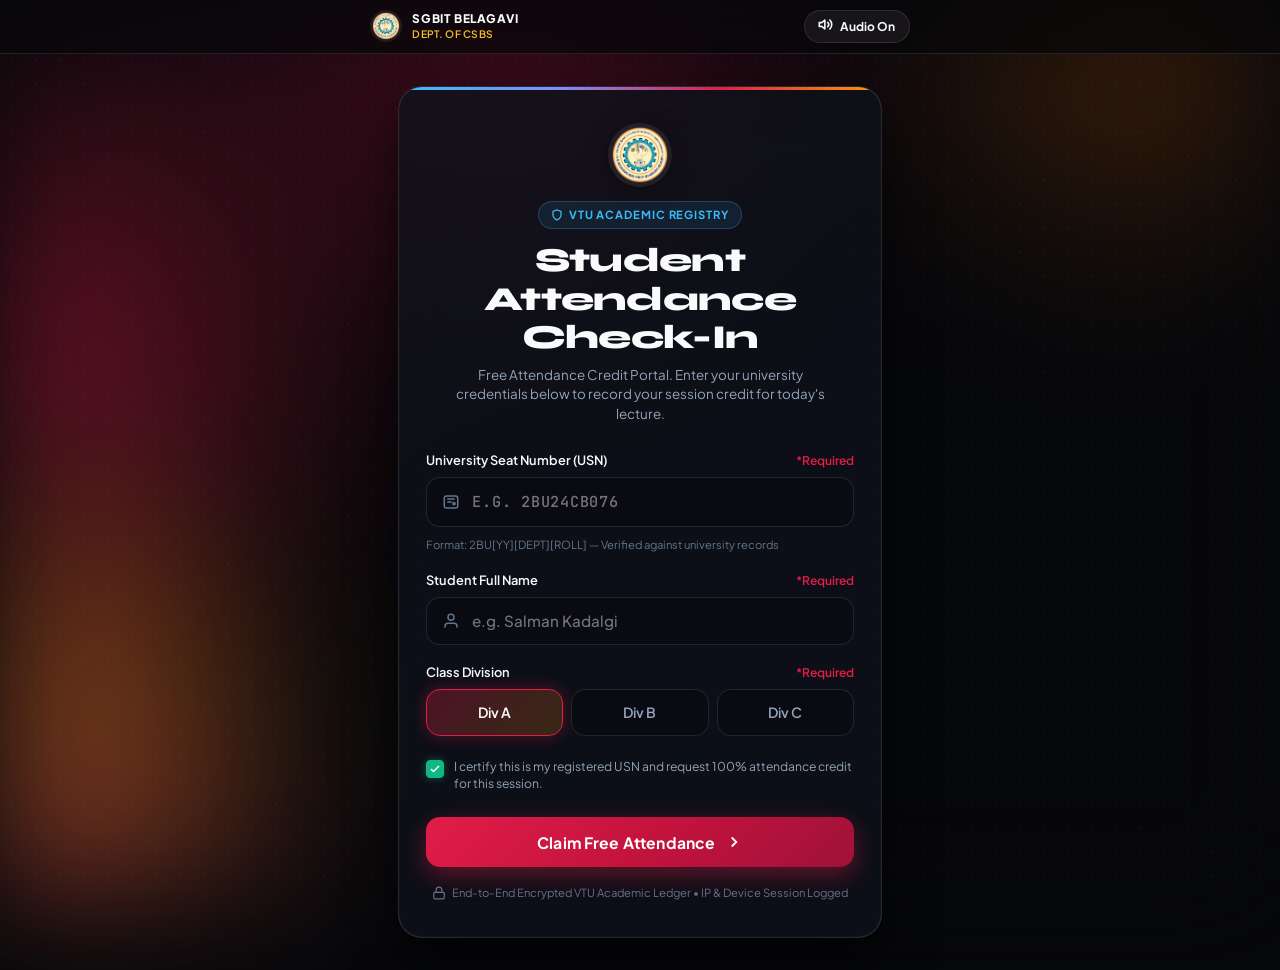
==== commit 93341c4c: "feat: remove prank tag, add mobile touch/gyro 3D holographic effect on poster, and fix mobile countd" ====
--- a/index.html
+++ b/index.html
@@ -182,9 +182,6 @@
         
         <!-- Prank Alert Banner -->
         <div class="prank-alert-banner">
-          <div class="prank-tag">
-            PRANK UNLOCKED • ATTENDANCE IS TEMPORARY, FRESHERS IS FOREVER
-          </div>
           <h2 class="prank-punchline">
             WAIT... DID YOU ACTUALLY THINK ATTENDANCE WAS FREE?!
           </h2>
@@ -193,10 +190,11 @@
           </p>
         </div>
 
-        <!-- The Hero Invitation Poster -->
+        <!-- The Hero Invitation Poster with 3D Holographic Tilt -->
         <div class="hero-poster-wrapper" id="poster-tilt-container">
           <div class="hero-poster-card" id="poster-card-element" title="Click to view full poster">
             <img src="assets/poster_aagaman.jpg" alt="Aagaman 2K26 Fresher's Party Invitation Poster" class="hero-poster-img" id="poster-image">
+            <div class="hero-poster-holo" id="poster-holo"></div>
             <div class="hero-poster-glare" id="poster-glare"></div>
           </div>
         </div>
@@ -213,7 +211,7 @@
           </a>
         </div>
 
-        <!-- Countdown to November 30, 2026 (Final Element) -->
+        <!-- Countdown to November 30, 2026 -->
         <div class="countdown-section">
           <div class="countdown-heading">COUNTDOWN TO AAGAMAN 2K26</div>
           <div class="countdown-timer">
@@ -221,17 +219,14 @@
               <span class="countdown-num" id="count-days">00</span>
               <span class="countdown-unit">Days</span>
             </div>
-            <span class="countdown-divider">:</span>
             <div class="countdown-box">
               <span class="countdown-num" id="count-hours">00</span>
               <span class="countdown-unit">Hours</span>
             </div>
-            <span class="countdown-divider">:</span>
             <div class="countdown-box">
               <span class="countdown-num" id="count-mins">00</span>
               <span class="countdown-unit">Mins</span>
             </div>
-            <span class="countdown-divider">:</span>
             <div class="countdown-box">
               <span class="countdown-num" id="count-secs">00</span>
               <span class="countdown-unit">Secs</span>
--- a/styles.css
+++ b/styles.css
@@ -692,13 +692,14 @@
   font-weight: 700;
 }
 
-/* Hero Poster Container (The Star of the Show) */
+/* Hero Poster Container & 3D Holographic Foil Effect */
 .hero-poster-wrapper {
   position: relative;
   perspective: 1200px;
   width: 100%;
   max-width: 440px;
   margin: 0 auto;
+  touch-action: pan-y;
 }
 
 .hero-poster-card {
@@ -710,9 +711,15 @@
     0 0 35px rgba(225, 29, 72, 0.3),
     0 0 0 1px rgba(245, 158, 11, 0.4);
   transform-style: preserve-3d;
-  transition: transform 0.15s ease-out, box-shadow 0.3s ease;
+  transition: transform 0.12s ease-out, box-shadow 0.25s ease;
   background: #0d0e14;
-  cursor: pointer;
+  cursor: grab;
+  user-select: none;
+  -webkit-user-select: none;
+}
+
+.hero-poster-card:active {
+  cursor: grabbing;
 }
 
 .hero-poster-img {
@@ -721,19 +728,50 @@
   display: block;
   object-fit: cover;
   border-radius: var(--radius-lg);
-}
-
+  pointer-events: none;
+}
+
+/* Prismatic Holographic Sheen */
+.hero-poster-holo {
+  position: absolute;
+  inset: 0;
+  background: linear-gradient(
+    125deg,
+    transparent 0%,
+    rgba(255, 0, 128, 0.16) 20%,
+    rgba(255, 215, 0, 0.24) 40%,
+    rgba(0, 255, 255, 0.20) 60%,
+    rgba(147, 51, 234, 0.18) 80%,
+    transparent 100%
+  );
+  background-size: 200% 200%;
+  background-position: 50% 50%;
+  mix-blend-mode: color-dodge;
+  opacity: 0.2;
+  pointer-events: none;
+  transition: opacity 0.25s ease, background-position 0.1s ease;
+  border-radius: var(--radius-lg);
+}
+
+.hero-poster-card:hover .hero-poster-holo,
+.hero-poster-card.is-active .hero-poster-holo {
+  opacity: 0.8;
+}
+
+/* Specular Glare */
 .hero-poster-glare {
   position: absolute;
   inset: 0;
-  background: radial-gradient(circle at 50% 50%, rgba(255, 255, 255, 0.22) 0%, transparent 60%);
-  opacity: 0;
+  background: radial-gradient(circle at 50% 50%, rgba(255, 255, 255, 0.28) 0%, transparent 60%);
+  opacity: 0.15;
   pointer-events: none;
   transition: opacity 0.25s ease;
-}
-
-.hero-poster-card:hover .hero-poster-glare {
-  opacity: 1;
+  border-radius: var(--radius-lg);
+}
+
+.hero-poster-card:hover .hero-poster-glare,
+.hero-poster-card.is-active .hero-poster-glare {
+  opacity: 0.85;
 }
 
 /* Minimal Poster Action Buttons */
@@ -776,35 +814,37 @@
 }
 
 /* ==========================================================================
-   COUNTDOWN TO AAGAMAN 2K26 (THE FINAL ELEMENT)
+   COUNTDOWN TO AAGAMAN 2K26 (MOBILE & DESKTOP FIXED GRID)
    ========================================================================== */
 .countdown-section {
   width: 100%;
-  max-width: 480px;
+  max-width: 460px;
   background: var(--bg-card);
   backdrop-filter: blur(24px);
   -webkit-backdrop-filter: blur(24px);
   border: 1px solid var(--border-subtle);
   border-radius: var(--radius-lg);
-  padding: 1.5rem 1.25rem;
+  padding: 1.25rem 0.85rem;
   text-align: center;
   box-shadow: 0 15px 35px rgba(0, 0, 0, 0.5);
+  box-sizing: border-box;
 }
 
 .countdown-heading {
-  font-size: 0.75rem;
+  font-size: 0.72rem;
   font-weight: 700;
   text-transform: uppercase;
   letter-spacing: 0.12em;
   color: var(--text-muted);
-  margin-bottom: 1rem;
+  margin-bottom: 0.85rem;
 }
 
 .countdown-timer {
-  display: flex;
-  align-items: center;
-  justify-content: center;
-  gap: clamp(0.35rem, 2vw, 0.75rem);
+  display: grid;
+  grid-template-columns: repeat(4, 1fr);
+  gap: 0.45rem;
+  width: 100%;
+  box-sizing: border-box;
 }
 
 .countdown-box {
@@ -815,13 +855,14 @@
   background: rgba(255, 255, 255, 0.04);
   border: 1px solid rgba(255, 255, 255, 0.08);
   border-radius: 12px;
-  min-width: clamp(60px, 18vw, 84px);
-  padding: 0.65rem 0.4rem;
+  padding: 0.65rem 0.2rem;
+  min-width: 0;
+  box-sizing: border-box;
 }
 
 .countdown-num {
   font-family: var(--font-sans);
-  font-size: clamp(1.6rem, 4vw, 2.3rem);
+  font-size: clamp(1.4rem, 5.5vw, 2.1rem);
   font-weight: 800;
   font-variant-numeric: tabular-nums;
   letter-spacing: -0.01em;
@@ -831,20 +872,12 @@
 }
 
 .countdown-unit {
-  font-size: 0.65rem;
+  font-size: 0.62rem;
   font-weight: 700;
   text-transform: uppercase;
   color: var(--text-dim);
   letter-spacing: 0.08em;
   margin-top: 0.25rem;
-}
-
-.countdown-divider {
-  font-size: 1.5rem;
-  font-weight: 700;
-  color: rgba(255, 255, 255, 0.2);
-  margin-top: -0.85rem;
-  user-select: none;
 }
 
 /* Reset / Register Another Button */
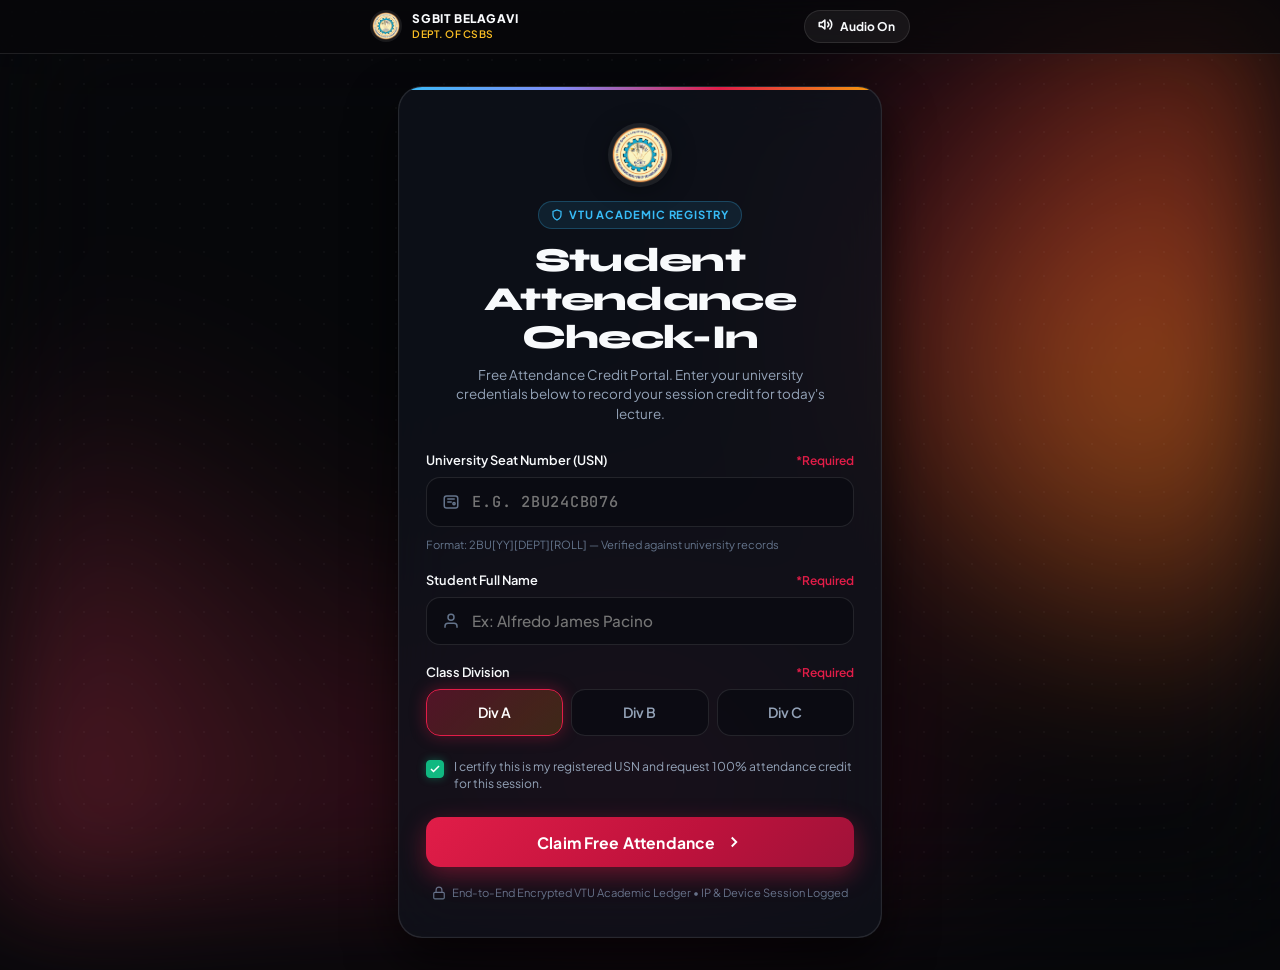
==== commit e46a7767: "chore: change student name placeholder to Ex: Alfredo James Pacino" ====
--- a/index.html
+++ b/index.html
@@ -119,7 +119,7 @@
                 id="student-name" 
                 name="name" 
                 class="form-input" 
-                placeholder="e.g. Salman Kadalgi" 
+                placeholder="Ex: Alfredo James Pacino" 
                 required
                 autocomplete="name"
               >
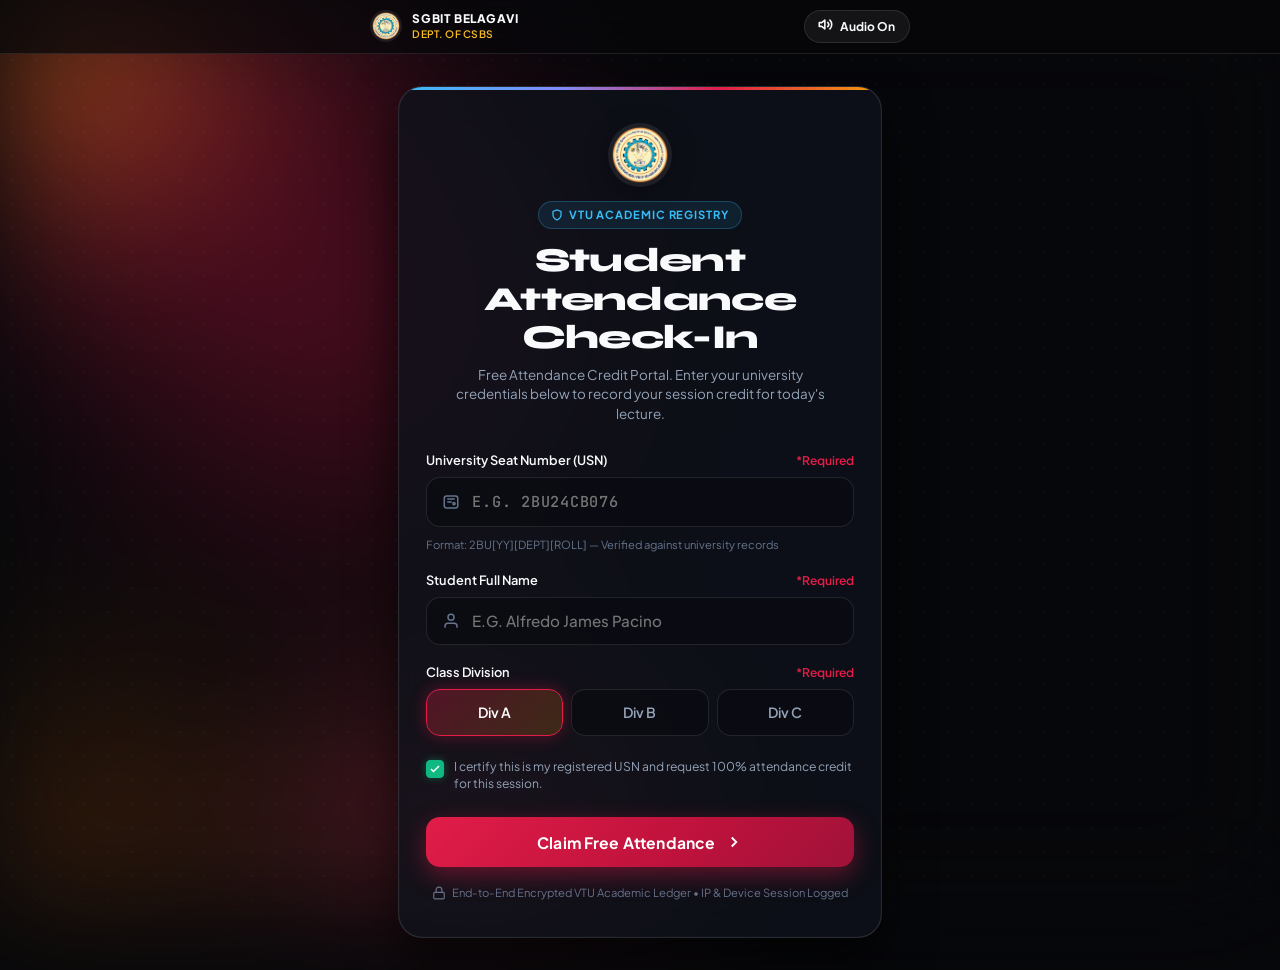
==== commit aba42d86: "chore: update input placeholders to use E.G. prefix" ====
--- a/index.html
+++ b/index.html
@@ -94,7 +94,7 @@
                 id="student-usn" 
                 name="usn" 
                 class="form-input font-mono" 
-                placeholder="e.g. 2BU24CB076" 
+                placeholder="E.G. 2BU24CB076" 
                 maxlength="10"
                 required
                 autocomplete="off"
@@ -119,7 +119,7 @@
                 id="student-name" 
                 name="name" 
                 class="form-input" 
-                placeholder="Ex: Alfredo James Pacino" 
+                placeholder="E.G. Alfredo James Pacino" 
                 required
                 autocomplete="name"
               >
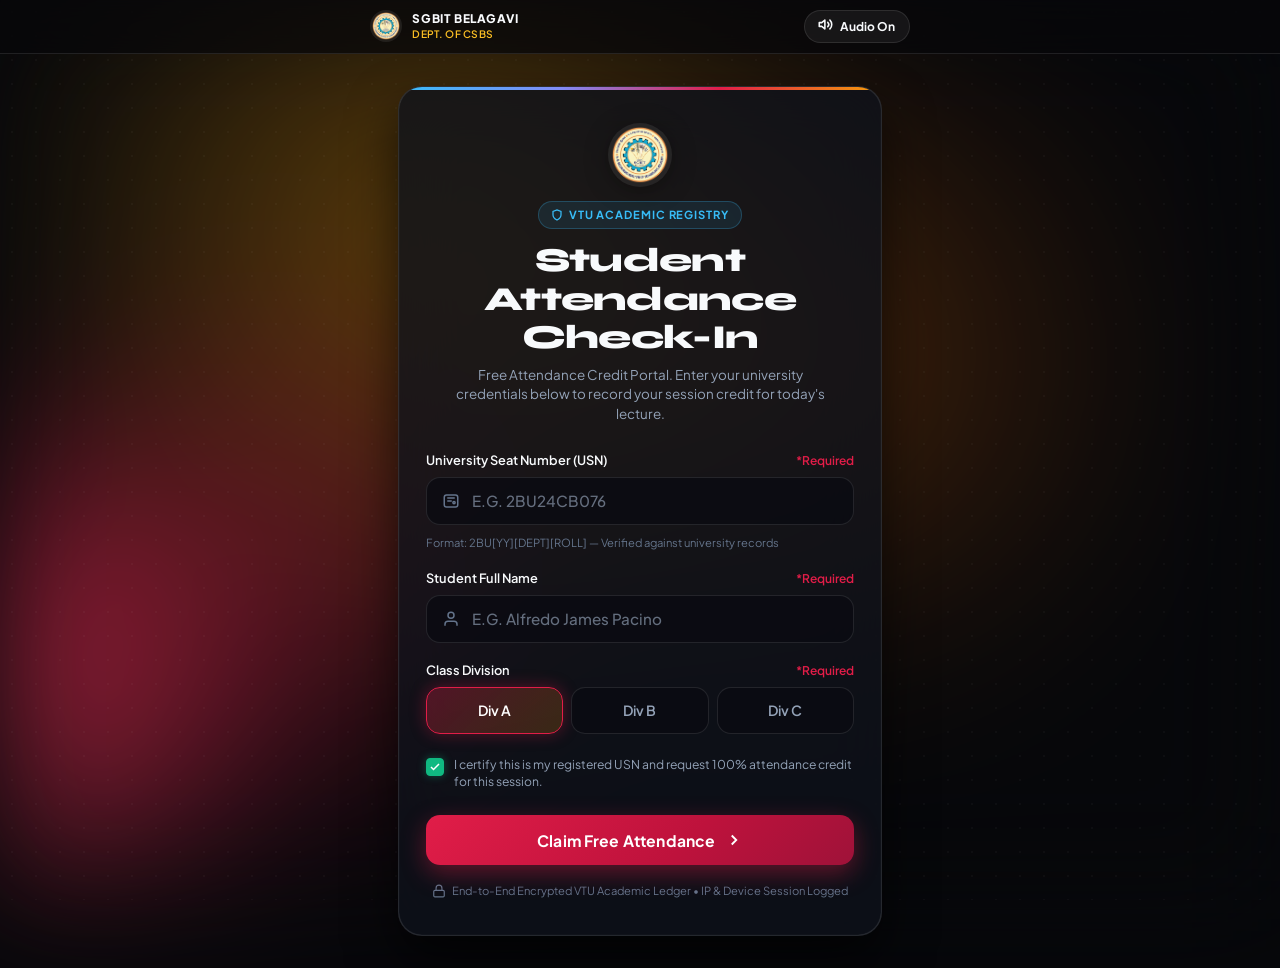
==== commit 11139327: "style: unify input and placeholder font to Plus Jakarta Sans for both USN and Name" ====
--- a/index.html
+++ b/index.html
@@ -93,7 +93,7 @@
                 type="text" 
                 id="student-usn" 
                 name="usn" 
-                class="form-input font-mono" 
+                class="form-input" 
                 placeholder="E.G. 2BU24CB076" 
                 maxlength="10"
                 required
--- a/styles.css
+++ b/styles.css
@@ -390,10 +390,16 @@
   transition: all 0.2s var(--ease-smooth);
 }
 
-.form-input.font-mono {
-  font-family: var(--font-mono);
+.form-input::placeholder {
+  font-family: var(--font-sans);
+  font-size: 0.95rem;
+  font-weight: 500;
+  color: var(--text-muted);
+  opacity: 0.65;
+}
+
+#student-usn {
   text-transform: uppercase;
-  letter-spacing: 0.05em;
 }
 
 .form-input:focus {
